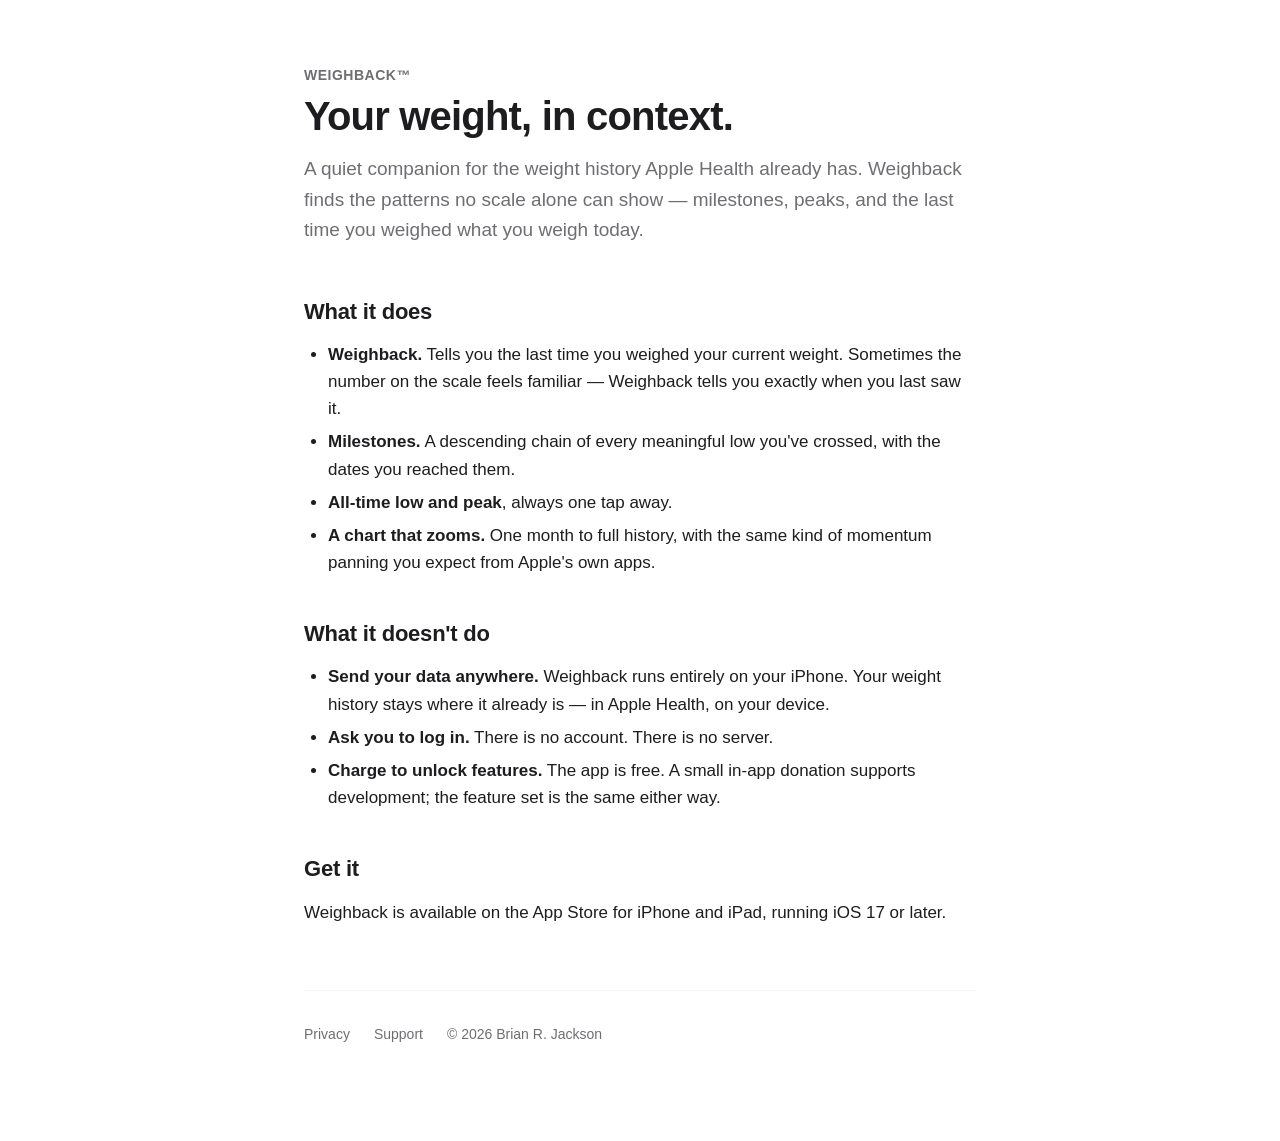
==== index.html @ e4a1cb47 "Initial site: landing, privacy policy, support page Three static pages served at weighback.app (CNAM" ====
<!doctype html>
<html lang="en">
<head>
  <meta charset="utf-8">
  <meta name="viewport" content="width=device-width, initial-scale=1">
  <title>Weighback — Your weight, in context.</title>
  <meta name="description" content="Weighback reads your weight history from Apple Health and surfaces the moments that matter — milestones, peaks, and the last time you weighed what you weigh today.">
  <link rel="stylesheet" href="style.css">
</head>
<body>
  <main>
    <header>
      <div class="brand">Weighback&trade;</div>
      <h1>Your weight, in context.</h1>
      <p class="lead">A quiet companion for the weight history Apple Health already has. Weighback finds the patterns no scale alone can show — milestones, peaks, and the last time you weighed what you weigh today.</p>
    </header>

    <h2>What it does</h2>
    <ul>
      <li><strong>Weighback.</strong> Tells you the last time you weighed your current weight. Sometimes the number on the scale feels familiar — Weighback tells you exactly when you last saw it.</li>
      <li><strong>Milestones.</strong> A descending chain of every meaningful low you've crossed, with the dates you reached them.</li>
      <li><strong>All-time low and peak</strong>, always one tap away.</li>
      <li><strong>A chart that zooms.</strong> One month to full history, with the same kind of momentum panning you expect from Apple's own apps.</li>
    </ul>

    <h2>What it doesn't do</h2>
    <ul>
      <li><strong>Send your data anywhere.</strong> Weighback runs entirely on your iPhone. Your weight history stays where it already is — in Apple Health, on your device.</li>
      <li><strong>Ask you to log in.</strong> There is no account. There is no server.</li>
      <li><strong>Charge to unlock features.</strong> The app is free. A small in-app donation supports development; the feature set is the same either way.</li>
    </ul>

    <h2>Get it</h2>
    <p>Weighback is available on the App Store for iPhone and iPad, running iOS 17 or later.</p>

    <nav class="footer">
      <a href="privacy.html">Privacy</a>
      <a href="support.html">Support</a>
      <span>&copy; 2026 Brian R. Jackson</span>
    </nav>
  </main>
</body>
</html>
---- style.css ----
:root {
  --text: #1d1d1f;
  --text-secondary: #6e6e73;
  --bg: #ffffff;
  --bg-secondary: #f5f5f7;
  --blue: #007aff;
  --purple: #af52de;
  --red: #ff3b30;
  --max-width: 720px;
}

@media (prefers-color-scheme: dark) {
  :root {
    --text: #f5f5f7;
    --text-secondary: #98989d;
    --bg: #000000;
    --bg-secondary: #1c1c1e;
  }
}

* { box-sizing: border-box; }

html, body {
  margin: 0;
  padding: 0;
  font-family: -apple-system, BlinkMacSystemFont, "SF Pro Text", "Helvetica Neue", Helvetica, Arial, sans-serif;
  font-size: 17px;
  line-height: 1.6;
  color: var(--text);
  background: var(--bg);
  -webkit-font-smoothing: antialiased;
}

main {
  max-width: var(--max-width);
  margin: 0 auto;
  padding: 64px 24px 96px;
}

header {
  margin-bottom: 48px;
}

header .brand {
  font-size: 14px;
  font-weight: 600;
  letter-spacing: 0.5px;
  text-transform: uppercase;
  color: var(--text-secondary);
}

h1 {
  font-family: -apple-system, BlinkMacSystemFont, "SF Pro Rounded", "SF Pro Text", sans-serif;
  font-size: 40px;
  font-weight: 700;
  letter-spacing: -0.02em;
  line-height: 1.1;
  margin: 8px 0 16px;
}

h2 {
  font-size: 22px;
  font-weight: 600;
  letter-spacing: -0.01em;
  margin-top: 40px;
  margin-bottom: 12px;
}

p { margin: 12px 0; }

p.lead {
  font-size: 19px;
  color: var(--text-secondary);
  margin-bottom: 32px;
}

a { color: var(--blue); text-decoration: none; }
a:hover { text-decoration: underline; }

ul, ol { padding-left: 24px; margin: 12px 0; }
li { margin: 6px 0; }

code, pre {
  font-family: ui-monospace, "SF Mono", Menlo, Monaco, monospace;
  font-size: 0.92em;
  background: var(--bg-secondary);
  padding: 1px 6px;
  border-radius: 4px;
}

nav.footer {
  margin-top: 64px;
  padding-top: 32px;
  border-top: 1px solid var(--bg-secondary);
  font-size: 14px;
  color: var(--text-secondary);
  display: flex;
  gap: 24px;
  flex-wrap: wrap;
}

nav.footer a { color: var(--text-secondary); }

.heart { color: var(--red); }
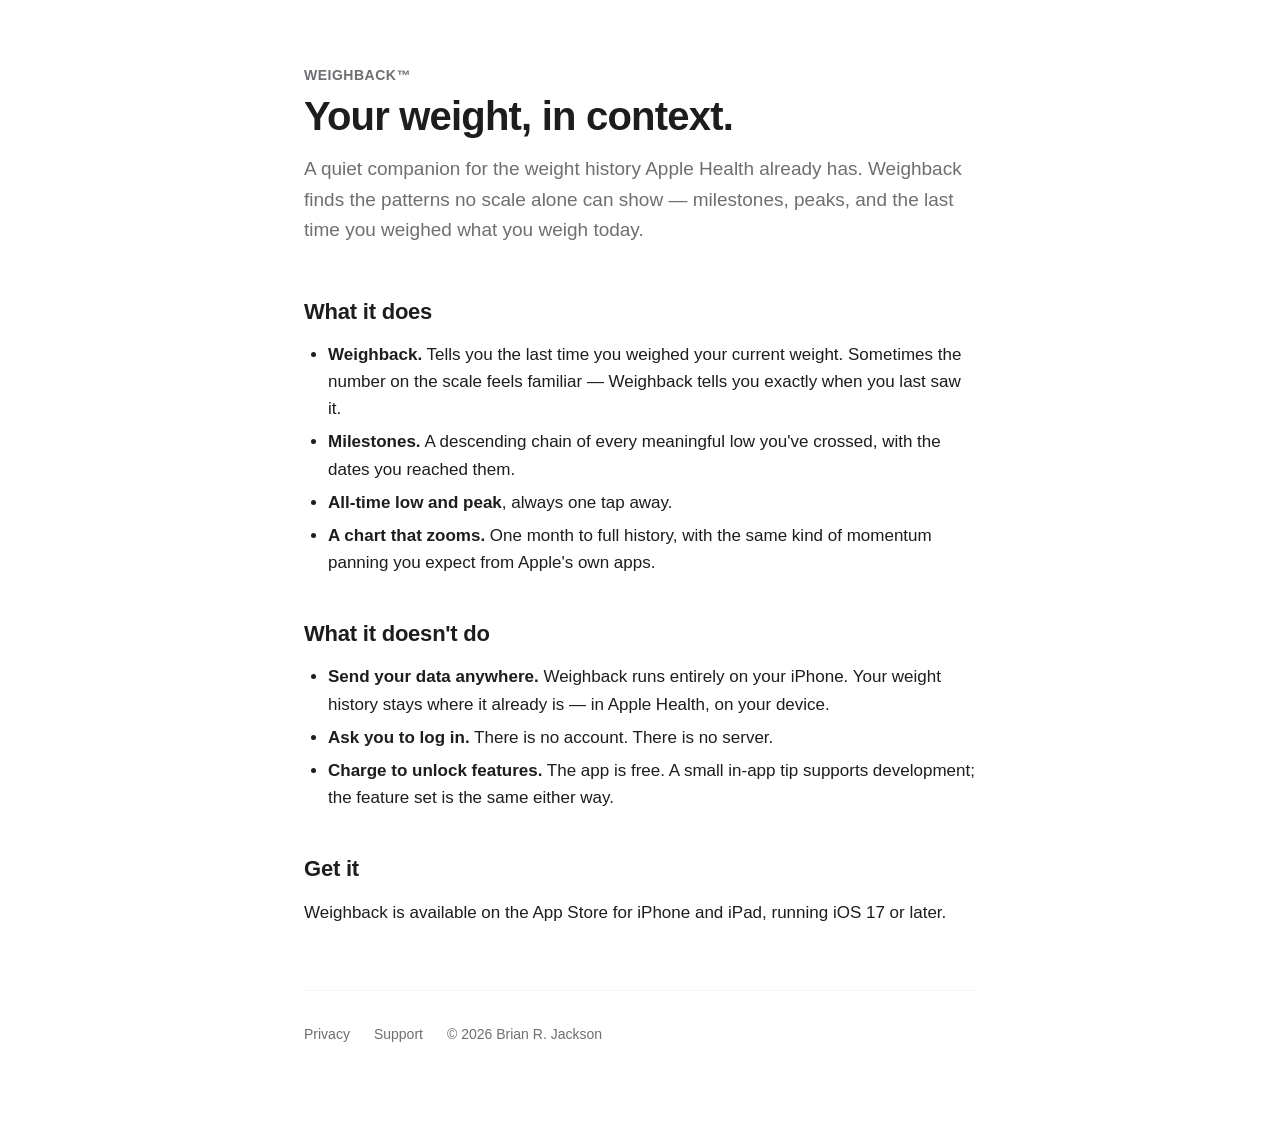
==== commit c6a03259: "content: rename "donation"/"donate" to "tip" Apple App Store Review Guideline 3.2.1(vi) reserves "do" ====
--- a/index.html
+++ b/index.html
@@ -27,7 +27,7 @@
     <ul>
       <li><strong>Send your data anywhere.</strong> Weighback runs entirely on your iPhone. Your weight history stays where it already is — in Apple Health, on your device.</li>
       <li><strong>Ask you to log in.</strong> There is no account. There is no server.</li>
-      <li><strong>Charge to unlock features.</strong> The app is free. A small in-app donation supports development; the feature set is the same either way.</li>
+      <li><strong>Charge to unlock features.</strong> The app is free. A small in-app tip supports development; the feature set is the same either way.</li>
     </ul>
 
     <h2>Get it</h2>
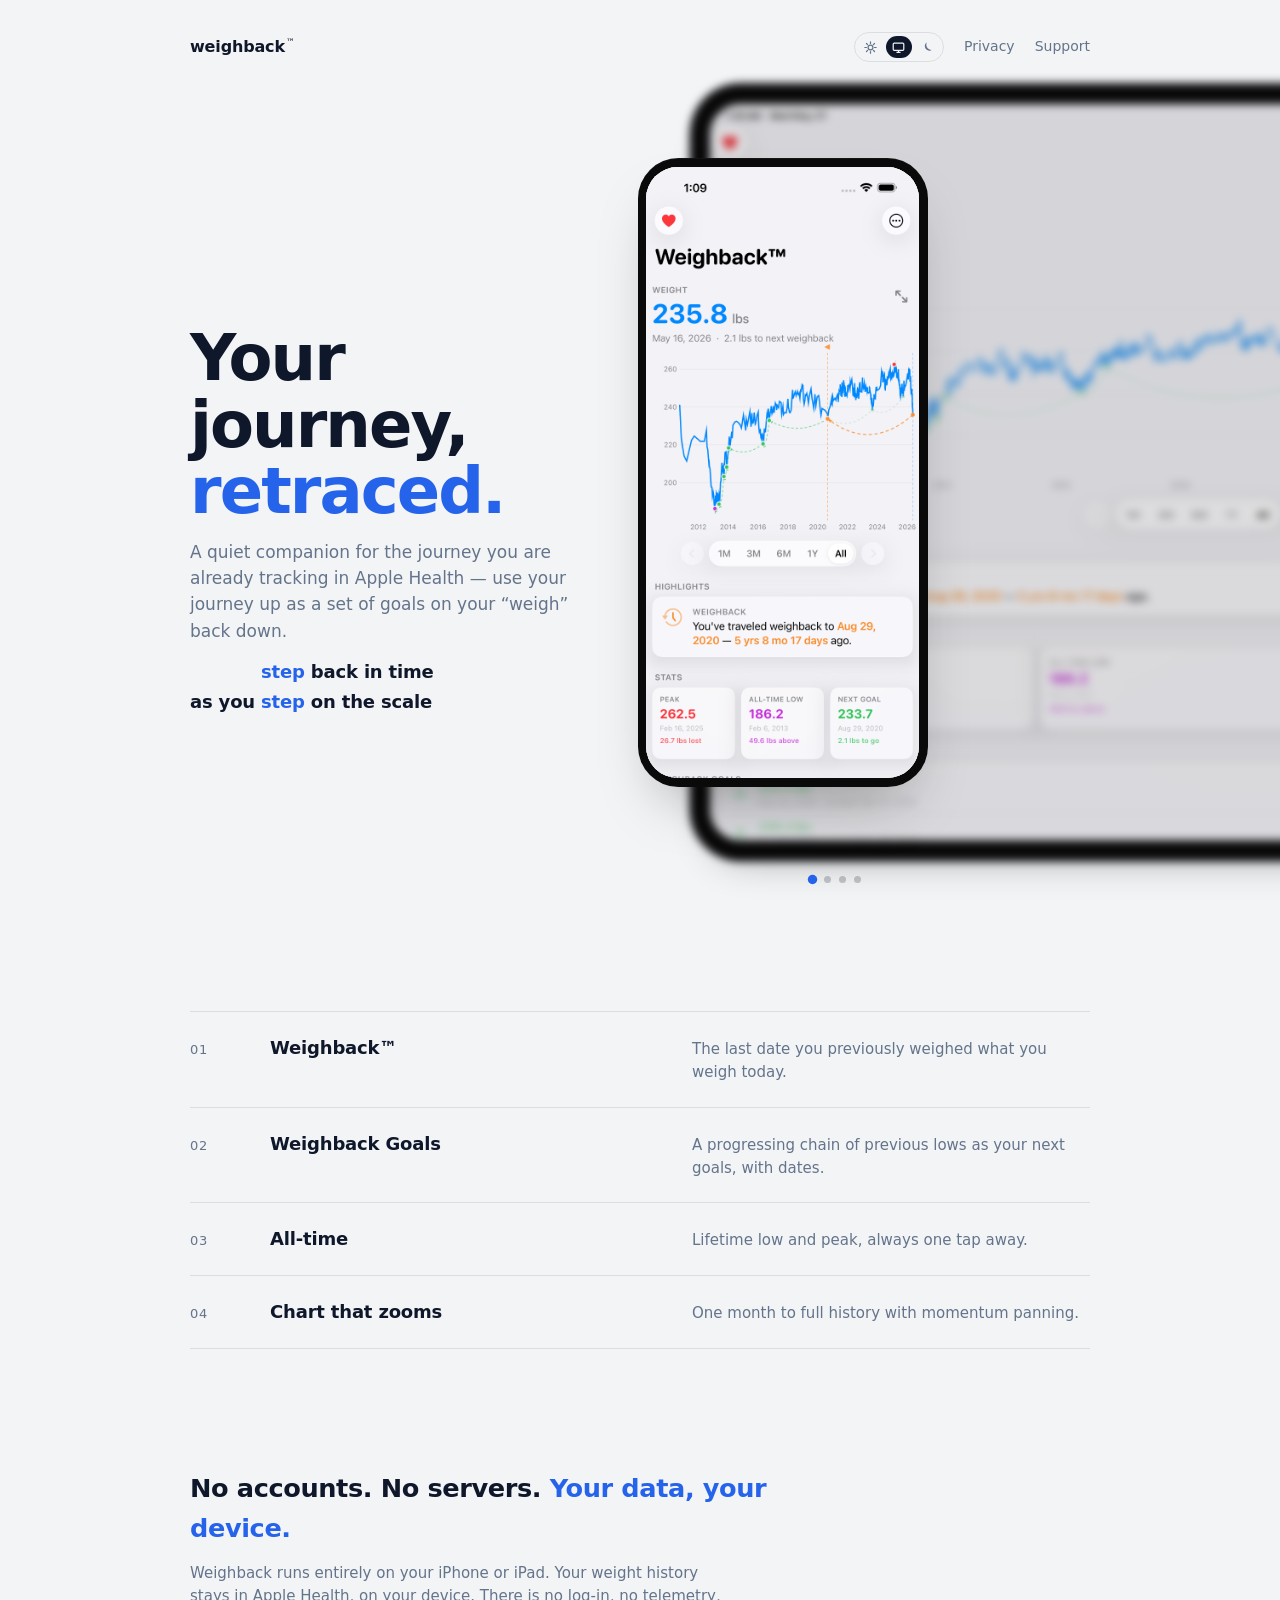
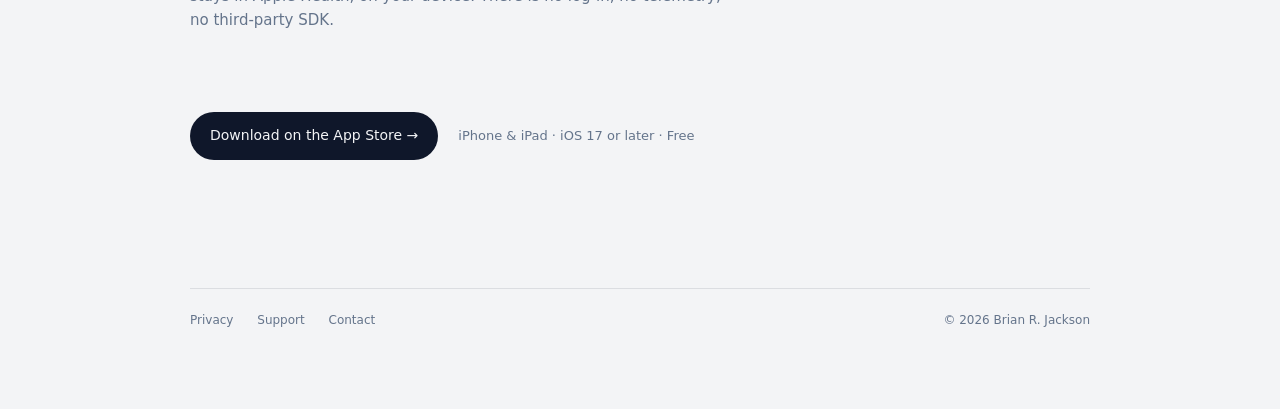
==== commit 62a70d82: "feat: redesign with iPhone/iPad device showcase + screen recordings - iPhone (portrait) in front, iP" ====
--- a/index.html
+++ b/index.html
@@ -1,43 +1,518 @@
 <!doctype html>
 <html lang="en">
 <head>
-  <meta charset="utf-8">
-  <meta name="viewport" content="width=device-width, initial-scale=1">
-  <title>Weighback — Your weight, in context.</title>
-  <meta name="description" content="Weighback reads your weight history from Apple Health and surfaces the moments that matter — milestones, peaks, and the last time you weighed what you weigh today.">
-  <link rel="stylesheet" href="style.css">
+<meta charset="utf-8">
+<meta name="viewport" content="width=device-width, initial-scale=1">
+<title>Weighback — Your journey, retraced.</title>
+<style>
+  :root {
+    color-scheme: light dark;
+    --sans: -apple-system, BlinkMacSystemFont, "SF Pro Display", "SF Pro Text", "Inter", system-ui, sans-serif;
+    --paper: #f3f4f6;
+    --ink:   #0f172a;
+    --ink-2: #64748b;
+    --line:  rgba(15,23,42,0.10);
+    --accent:#2563eb;
+    --device:#0a0a0b;
+  }
+  body[data-mode="dark"] {
+    --paper: #0b1220;
+    --ink:   #e2e8f0;
+    --ink-2: #8896ab;
+    --line:  rgba(255,255,255,0.10);
+    --accent:#60a5fa;
+    --device:#000000;
+  }
+  @media (prefers-color-scheme: dark) {
+    body[data-mode="system"] {
+      --paper: #0b1220;
+      --ink:   #e2e8f0;
+      --ink-2: #8896ab;
+      --line:  rgba(255,255,255,0.10);
+      --accent:#60a5fa;
+      --device:#000000;
+    }
+  }
+
+  * { box-sizing: border-box; }
+  html, body {
+    margin:0; padding:0;
+    background: var(--paper);
+    color: var(--ink);
+    font-family: var(--sans);
+    font-size: 16px; line-height: 1.55;
+    -webkit-font-smoothing: antialiased;
+    transition: background .35s, color .35s;
+    overflow-x: hidden;
+  }
+
+  .wrap { max-width: 980px; margin: 0 auto; padding: 32px clamp(20px, 4vw, 40px) 80px; overflow: visible; }
+
+  nav.top { display:flex; align-items:center; justify-content:space-between; flex-wrap:wrap; gap: 12px; }
+  .word { font-weight: 600; letter-spacing: -0.01em; font-size: 16px; }
+  .word sup { font-size: 9px; vertical-align: super; opacity: 0.7; margin-left: 1px; }
+  .top-right { display:flex; align-items:center; gap: 20px; }
+  .top-right a { color: var(--ink-2); text-decoration:none; font-size: 14px; }
+  .top-right a:hover { color: var(--accent); }
+  .mode-switch {
+    display: inline-flex; align-items: center; gap: 2px;
+    padding: 3px;
+    border: 1px solid var(--line); border-radius: 999px;
+  }
+  .mode-switch button {
+    appearance: none; border: 0; padding: 0; cursor: pointer;
+    background: transparent;
+    width: 26px; height: 22px;
+    display: inline-flex; align-items: center; justify-content: center;
+    color: var(--ink-2);
+    border-radius: 999px;
+    transition: background .2s, color .2s;
+  }
+  .mode-switch button:hover { color: var(--ink); }
+  .mode-switch button[aria-pressed="true"] {
+    background: var(--ink); color: var(--paper);
+  }
+  .mode-switch svg { width: 13px; height: 13px; }
+
+  .hero {
+    margin-top: clamp(56px, 9vw, 96px);
+    display: grid;
+    grid-template-columns: 1fr;
+    gap: clamp(48px, 7vw, 80px);
+    align-items: center;
+    justify-items: center;
+  }
+  .hero-text { width: 100%; transition: transform .65s cubic-bezier(.22,.7,.2,1), opacity .35s ease; }
+  .device-area { transition: transform .65s cubic-bezier(.22,.7,.2,1); }
+
+  /* When iPad is brought front: text slides off left, devices shift left
+     so the iPad lands centered in the viewport. */
+  .hero.is-ipad-front .hero-text {
+    transform: translateX(-120%);
+    opacity: 0;
+    pointer-events: none;
+  }
+  .hero.is-ipad-front .device-area {
+    transform: translateX(-38vw);
+  }
+  .hero h1 {
+    font-weight: 600;
+    font-size: clamp(36px, 5.2vw, 64px);
+    letter-spacing: -0.03em;
+    line-height: 1.04;
+    margin: 0;
+    max-width: 14ch;
+  }
+  .hero h1 .accent { color: var(--accent); }
+  .hero .sub { color: var(--ink-2); font-size: 17px; max-width: 44ch; margin: 14px 0 0; }
+  .hero .sub.tag {
+    margin-top: 14px;
+    color: var(--ink);
+    font-weight: 600;
+    letter-spacing: -0.01em;
+    font-size: 18px;
+  }
+  .hero .tagline {
+    display: grid;
+    grid-template-columns: auto auto auto;
+    column-gap: 0; row-gap: 0.12em;
+    width: max-content;
+  }
+  .hero .tagline .ac { color: var(--accent); }
+
+  /* ---------- Device stage (iPad landscape behind iPhone portrait) ---------- */
+  .device-area { display: flex; flex-direction: column; align-items: flex-start; }
+  .device-stage {
+    position: relative;
+    width: clamp(220px, 24vw, 290px);
+    aspect-ratio: 1290 / 2796;
+    overflow: visible;
+  }
+  .device {
+    position: absolute;
+    background: var(--device);
+    cursor: pointer;
+    transition: filter .35s, box-shadow .35s, z-index 0s linear .25s, transform .55s cubic-bezier(.22,.7,.2,1);
+  }
+  /* iPhone — outer corner is a true circle: 14% × stage_W = 6.46% × stage_H
+     (stage_H/stage_W = 2796/1290 = 2.167). Padding uniform so bezel is even. */
+  .device.iphone {
+    top: 0;
+    left: -18%;
+    width: 100%;
+    height: 100%;
+    border-radius: 14% / 6.46%;
+    padding: 3%;
+  }
+  /* iPad to-scale landscape. iPad-width/iPad-height = 3.502/2.681 = 1.306.
+     Outer corner is a circle in pixel space: x% = 5.0, y% = 5.0 × 1.306 = 6.53.
+     Tighter than the display radius — matches the iPad's exterior chamfer.
+     Padding 7% of stage_W = 2% of iPad's own width — matches the real
+     iPad Pro 13" M5 bezel (~5.75mm of 281.5mm width).
+     Outline = thin aluminum case edge visible face-on. */
+  .device.ipad {
+    width: 350.2%;
+    height: 123.7%;
+    left: 0;
+    top: 50%;
+    transform: translateY(-50%);
+    border-radius: 5% / 6.53%;
+    padding: 7%;
+    outline: 1.5px solid #a8acaf;
+    outline-offset: 0;
+  }
+  .device .screen {
+    position: relative; width:100%; height:100%; overflow:hidden;
+    background: var(--paper);
+    transition: background .35s;
+  }
+  /* Screen radii: same absolute pixel radius as the device, minus the
+     bezel thickness. Both corners stay perfectly concentric circles, so
+     the bezel thickness is constant all the way around.
+     iPhone: R = 0.14W - 0.03W = 0.11W. screen_W = 0.94W, screen_H = 2.107W.
+       x = 0.11 / 0.94  = 11.70%   y = 0.11 / 2.107 = 5.22%
+     iPad (5% outer, 7% stage padding = 2% of iPad width):
+       R_outer = 0.05 × 3.502 = 0.175W'.  R_inner = 0.175 - 0.07 = 0.105W'.
+       screen_W = 3.362W', screen_H = 2.541W'
+       x = 0.105 / 3.362 = 3.12%   y = 0.105 / 2.541 = 4.13% */
+  .device.iphone .screen { border-radius: 11.7% / 5.22%; }
+  .device.ipad   .screen { border-radius: 3.12% / 4.13%; }
+
+  /* Media layers:
+     .poster   = always-visible static base (first screenshot)
+     .m-video  = autoplay loop, FRONT device only, hidden if fallback / not ready
+     .m-img    = fallback carousel, FRONT device only, hidden in normal video mode */
+  .poster, .m-video, .m-img {
+    position: absolute; inset: 0; width: 100%; height: 100%;
+    object-fit: cover;
+  }
+  .poster  { z-index: 1; }
+  .m-video { z-index: 2; background: transparent; }
+  .m-img   { z-index: 3; opacity: 0; transition: opacity 1s ease; }
+  .m-img.on { opacity: 1; }
+
+  /* Back device shows ONLY the poster — no video, no carousel cycling. */
+  .device.back .m-video { display: none; }
+  .device.back .m-img   { display: none; }
+
+  /* Fallback mode (reduced motion / slow conn): hide all videos; carousel cycles on front. */
+  body.use-fallback .m-video { display: none; }
+  body.use-fallback .device.back .m-img { display: none; }
+
+  /* Normal mode (video plays): hide carousel imgs everywhere — poster + video do the work. */
+  body.media-ready:not(.use-fallback) .m-img { display: none; }
+
+  /* Pre-probe state (haven't decided fallback vs video yet): show poster only. */
+  body:not(.media-ready) .m-video { display: none; }
+  body:not(.media-ready) .m-img   { display: none; }
+
+  .device.front {
+    z-index: 2;
+    box-shadow: 0 30px 60px -25px rgba(0,0,0,0.35), 0 1px 0 rgba(255,255,255,0.04) inset;
+    transition-delay: 0s;
+    filter: none;
+  }
+  /* Depth-of-field on the rear device — blur + slight dim. */
+  .device.back {
+    z-index: 1;
+    filter: brightness(0.88) saturate(0.92) blur(4px);
+    box-shadow: 0 20px 40px -28px rgba(0,0,0,0.45);
+  }
+  .device.back:hover { filter: brightness(0.96) saturate(0.98) blur(2px); }
+  body[data-mode="dark"] .device.front { box-shadow: 0 30px 60px -25px rgba(0,0,0,0.7), 0 0 0 1px rgba(255,255,255,0.06) inset; }
+  body[data-mode="dark"] .device.back  { box-shadow: 0 20px 40px -28px rgba(0,0,0,0.8); }
+
+  /* Dots — shown only in fallback mode (video makes them redundant) */
+  .dots {
+    margin-top: clamp(78px, 7vw, 100px);
+    display:flex; gap:8px;
+    width: 100%;
+    justify-content: center;
+    position: relative;
+    z-index: 5;
+  }
+  body:not(.use-fallback).media-ready .dots { display: none; }
+  .dots button {
+    appearance:none; border:0; padding:0;
+    width:7px; height:7px; border-radius:50%;
+    background: color-mix(in srgb, var(--ink) 22%, transparent);
+    cursor:pointer; transition: background .25s, transform .25s;
+  }
+  .dots button.on { background: var(--accent); transform: scale(1.35); }
+  .dots button:focus-visible { outline: 2px solid var(--accent); outline-offset: 3px; }
+
+  .index { margin-top: clamp(80px, 12vw, 128px); border-top: 1px solid var(--line); }
+  .index .row {
+    display: grid; grid-template-columns: 56px 1fr 1fr; gap: 24px;
+    align-items: baseline; padding: 22px 0;
+    border-bottom: 1px solid var(--line);
+  }
+  .index .num { font-variant-numeric: tabular-nums; color: var(--ink-2); font-size: 13px; letter-spacing: 0.06em; }
+  .index .name { font-weight: 600; font-size: 18px; letter-spacing: -0.01em; }
+  .index .desc { color: var(--ink-2); font-size: 15px; }
+
+  .doesnt { margin-top: clamp(80px, 12vw, 120px); max-width: 640px; }
+  .doesnt h2 { font-weight: 600; font-size: clamp(20px, 2vw, 26px); letter-spacing: -0.015em; margin: 0 0 14px; }
+  .doesnt h2 .accent { color: var(--accent); }
+  .doesnt p { color: var(--ink-2); margin: 0; font-size: 15px; max-width: 56ch; }
+
+  .cta { margin-top: clamp(56px, 8vw, 80px); display:flex; align-items:center; gap: 20px; flex-wrap: wrap; }
+  .cta a {
+    display:inline-flex; align-items:center; gap:8px;
+    padding: 13px 20px; border-radius: 999px;
+    background: var(--ink); color: var(--paper);
+    text-decoration:none; font-weight:500; font-size: 14px;
+    transition: background .25s, color .25s;
+  }
+  .cta a:hover { background: var(--accent); color: #fff; }
+  .cta small { color: var(--ink-2); font-size: 13px; }
+
+  footer.bot {
+    margin-top: clamp(96px, 12vw, 128px);
+    padding-top: 22px;
+    border-top: 1px solid var(--line);
+    display:flex; justify-content:space-between; align-items:center; flex-wrap:wrap; gap: 12px;
+    color: var(--ink-2); font-size: 12px;
+  }
+  footer.bot a { color: var(--ink-2); text-decoration:none; margin-right: 20px; }
+  footer.bot a:hover { color: var(--accent); }
+
+  @media (min-width: 720px) {
+    .hero { grid-template-columns: 1.05fr 1fr; justify-items: start; }
+  }
+</style>
 </head>
-<body>
-  <main>
-    <header>
-      <div class="brand">Weighback&trade;</div>
-      <h1>Your weight, in context.</h1>
-      <p class="lead">A quiet companion for the weight history Apple Health already has. Weighback finds the patterns no scale alone can show — milestones, peaks, and the last time you weighed what you weigh today.</p>
-    </header>
-
-    <h2>What it does</h2>
-    <ul>
-      <li><strong>Weighback.</strong> Tells you the last time you weighed your current weight. Sometimes the number on the scale feels familiar — Weighback tells you exactly when you last saw it.</li>
-      <li><strong>Milestones.</strong> A descending chain of every meaningful low you've crossed, with the dates you reached them.</li>
-      <li><strong>All-time low and peak</strong>, always one tap away.</li>
-      <li><strong>A chart that zooms.</strong> One month to full history, with the same kind of momentum panning you expect from Apple's own apps.</li>
-    </ul>
-
-    <h2>What it doesn't do</h2>
-    <ul>
-      <li><strong>Send your data anywhere.</strong> Weighback runs entirely on your iPhone. Your weight history stays where it already is — in Apple Health, on your device.</li>
-      <li><strong>Ask you to log in.</strong> There is no account. There is no server.</li>
-      <li><strong>Charge to unlock features.</strong> The app is free. A small in-app tip supports development; the feature set is the same either way.</li>
-    </ul>
-
-    <h2>Get it</h2>
-    <p>Weighback is available on the App Store for iPhone and iPad, running iOS 17 or later.</p>
-
-    <nav class="footer">
-      <a href="privacy.html">Privacy</a>
-      <a href="support.html">Support</a>
-      <span>&copy; 2026 Brian R. Jackson</span>
+<body data-mode="light">
+  <div class="wrap">
+
+    <nav class="top">
+      <div class="word">weighback<sup>™</sup></div>
+      <div class="top-right">
+        <div class="mode-switch" role="radiogroup" aria-label="Color theme">
+          <button type="button" data-mode="light" aria-label="Light" title="Light">
+            <svg viewBox="0 0 16 16" fill="none" stroke="currentColor" stroke-width="1.5" stroke-linecap="round" aria-hidden="true"><circle cx="8" cy="8" r="3"/><path d="M8 1v2M8 13v2M1 8h2M13 8h2M3.05 3.05l1.4 1.4M11.55 11.55l1.4 1.4M3.05 12.95l1.4-1.4M11.55 4.45l1.4-1.4"/></svg>
+          </button>
+          <button type="button" data-mode="system" aria-label="System" title="System">
+            <svg viewBox="0 0 16 16" fill="none" stroke="currentColor" stroke-width="1.5" stroke-linejoin="round" aria-hidden="true"><rect x="1.5" y="2.5" width="13" height="9" rx="1.2"/><path d="M5.5 14h5M8 11.5v2.5"/></svg>
+          </button>
+          <button type="button" data-mode="dark" aria-label="Dark" title="Dark">
+            <svg viewBox="0 0 16 16" fill="currentColor" aria-hidden="true"><path d="M8.5 1.5A6.5 6.5 0 0 0 14.5 11 5.5 5.5 0 0 1 8.5 1.5z"/></svg>
+          </button>
+        </div>
+        <a href="#">Privacy</a>
+        <a href="#">Support</a>
+      </div>
     </nav>
-  </main>
+
+    <section class="hero">
+      <div class="hero-text">
+        <h1>Your journey, <span class="accent">retraced.</span></h1>
+        <p class="sub">A quiet companion for the journey you are already tracking in Apple Health — use your journey up as a set of goals on your &ldquo;weigh&rdquo; back down.</p>
+        <div class="sub tag tagline">
+          <span></span><span class="ac">step&nbsp;</span><span>back in time</span>
+          <span>as you&nbsp;</span><span class="ac">step&nbsp;</span><span>on the scale</span>
+        </div>
+      </div>
+
+      <div class="device-area">
+        <div class="device-stage">
+          <div class="device ipad back" data-dev="ipad" data-orient="landscape">
+            <div class="screen">
+              <img class="poster" data-img="01-main-all.png" alt="">
+              <video class="m-video" muted loop playsinline preload="none" aria-hidden="true"></video>
+              <img class="m-img on" data-img="01-main-all.png" alt="">
+              <img class="m-img" data-img="02-main-1Y.png" alt="">
+              <img class="m-img" data-img="03-fullscreen.png" alt="">
+              <img class="m-img" data-img="05-goals.png" alt="">
+            </div>
+          </div>
+          <div class="device iphone front" data-dev="iphone" data-orient="portrait">
+            <div class="screen">
+              <img class="poster" data-img="01-main-all.png" alt="">
+              <video class="m-video" autoplay muted loop playsinline preload="metadata" aria-hidden="true"></video>
+              <img class="m-img on" data-img="01-main-all.png" alt="">
+              <img class="m-img" data-img="02-main-1Y.png" alt="">
+              <img class="m-img" data-img="03-fullscreen.png" alt="">
+              <img class="m-img" data-img="05-goals.png" alt="">
+            </div>
+          </div>
+        </div>
+        <div class="dots" role="tablist" aria-label="Screenshots">
+          <button class="on" data-i="0" aria-label="Main view"></button>
+          <button data-i="1" aria-label="One-year zoom"></button>
+          <button data-i="2" aria-label="Fullscreen chart"></button>
+          <button data-i="3" aria-label="Goals"></button>
+        </div>
+      </div>
+    </section>
+
+    <section class="index">
+      <div class="row"><span class="num">01</span><span class="name">Weighback&trade;</span><span class="desc">The last date you previously weighed what you weigh today.</span></div>
+      <div class="row"><span class="num">02</span><span class="name">Weighback Goals</span><span class="desc">A progressing chain of previous lows as your next goals, with dates.</span></div>
+      <div class="row"><span class="num">03</span><span class="name">All-time</span><span class="desc">Lifetime low and peak, always one tap away.</span></div>
+      <div class="row"><span class="num">04</span><span class="name">Chart that zooms</span><span class="desc">One month to full history with momentum panning.</span></div>
+    </section>
+
+    <section class="doesnt">
+      <h2>No accounts. No servers. <span class="accent">Your data, your device.</span></h2>
+      <p>Weighback runs entirely on your iPhone or iPad. Your weight history stays in Apple Health, on your device. There is no log-in, no telemetry, no third-party SDK.</p>
+    </section>
+
+    <div class="cta">
+      <a href="#">Download on the App Store →</a>
+      <small>iPhone &amp; iPad · iOS 17 or later · Free</small>
+    </div>
+
+    <footer class="bot">
+      <div>
+        <a href="#">Privacy</a>
+        <a href="#">Support</a>
+        <a href="#">Contact</a>
+      </div>
+      <span>© 2026 Brian R. Jackson</span>
+    </footer>
+
+  </div>
+
+  <script>
+    const body = document.body;
+    const switchBtns = document.querySelectorAll('.mode-switch button');
+    function effectiveMode() {
+      const m = body.dataset.mode;
+      if (m === 'light' || m === 'dark') return m;
+      return matchMedia('(prefers-color-scheme: dark)').matches ? 'dark' : 'light';
+    }
+
+    // ---- Fallback detection -------------------------------------------------
+    function shouldUseFallback() {
+      if (matchMedia('(prefers-reduced-motion: reduce)').matches) return true;
+      const c = navigator.connection;
+      if (c) {
+        if (c.saveData) return true;
+        if (['slow-2g', '2g'].includes(c.effectiveType)) return true;
+      }
+      return false;
+    }
+    if (shouldUseFallback()) body.classList.add('use-fallback');
+    if (navigator.connection) {
+      navigator.connection.addEventListener('change', () => {
+        body.classList.toggle('use-fallback', shouldUseFallback());
+        refreshMedia();
+      });
+    }
+
+    // ---- Source resolution --------------------------------------------------
+    function keyFor(dev) {
+      return `${dev.dataset.dev}-${effectiveMode()}-${dev.dataset.orient}`;
+    }
+
+    const ASSET_VERSION = '2026-05-27a';
+    function refreshMedia() {
+      const useFallback = body.classList.contains('use-fallback');
+      const v = `?v=${ASSET_VERSION}`;
+      document.querySelectorAll('.device').forEach(dev => {
+        const key = keyFor(dev);
+        const isFront = dev.classList.contains('front');
+        const posterPath = `screens/${key}/01-main-all.png${v}`;
+        const desiredSrc = `videos/${key}.mp4${v}`;
+        // Static poster — always present, theme-matched
+        const poster = dev.querySelector('.poster');
+        if (poster) poster.src = posterPath;
+        // Carousel imgs — theme-matched (only shown in fallback mode, only on front device)
+        dev.querySelectorAll('.m-img').forEach(img => {
+          img.src = `screens/${key}/${img.dataset.img}${v}`;
+        });
+        // Video — only the FRONT device loads/plays; back device is static.
+        const video = dev.querySelector('.m-video');
+        if (!video) return;
+        video.poster = posterPath;
+        if (isFront && !useFallback) {
+          if (video.dataset.src !== desiredSrc) {
+            video.dataset.src = desiredSrc;
+            video.src = desiredSrc;
+            video.load();
+          }
+          video.play().catch(() => {});
+        } else {
+          video.pause();
+        }
+      });
+    }
+
+    // ---- Probe whether videos exist; if not, force fallback ----------------
+    function probeVideosAndActivate() {
+      // Try the iPhone-light-portrait video — if it 404s, fall back.
+      const probe = document.createElement('video');
+      probe.preload = 'metadata';
+      probe.muted = true;
+      probe.src = 'videos/iphone-light-portrait.mp4';
+      let settled = false;
+      const decide = (hasVideo) => {
+        if (settled) return; settled = true;
+        if (!hasVideo) body.classList.add('use-fallback');
+        body.classList.add('media-ready');
+        refreshMedia();
+      };
+      probe.addEventListener('loadedmetadata', () => decide(true), { once: true });
+      probe.addEventListener('error', () => decide(false), { once: true });
+      setTimeout(() => decide(false), 4000); // hard cap
+    }
+
+    // ---- Carousel (fallback only; cycles FRONT device's .m-img stack) ------
+    const dots = document.querySelectorAll('.dots button');
+    let i = 0, timer;
+    const stop  = () => { if (timer) { clearInterval(timer); timer = null; } };
+    const go = (n) => {
+      const front = document.querySelector('.device.front');
+      if (!front) return;
+      const imgs = front.querySelectorAll('.m-img');
+      imgs.forEach(img => img.classList.remove('on'));
+      dots[i]?.classList.remove('on');
+      i = (n + imgs.length) % imgs.length;
+      imgs[i]?.classList.add('on');
+      dots[i]?.classList.add('on');
+    };
+    const start = () => { stop(); if (body.classList.contains('use-fallback')) timer = setInterval(() => go(i + 1), 4200); };
+    dots.forEach(d => d.addEventListener('click', () => { go(parseInt(d.dataset.i, 10)); start(); }));
+    start();
+
+    // ---- iPad/iPhone swap (click anywhere on a device toggles) -------------
+    const stage = document.querySelector('.device-stage');
+    const hero = document.querySelector('.hero');
+    stage.addEventListener('click', (e) => {
+      const clicked = e.target.closest('.device');
+      if (!clicked) return;
+      stage.querySelectorAll('.device').forEach(d => {
+        d.classList.toggle('front');
+        d.classList.toggle('back');
+      });
+      // Toggle the layout shift — when iPad is the new front, slide text off and center the iPad.
+      const ipadFront = stage.querySelector('.device.ipad')?.classList.contains('front');
+      hero.classList.toggle('is-ipad-front', !!ipadFront);
+      // Front/back changed — new front device may need video src loaded; back pauses.
+      refreshMedia();
+      // Reset carousel index so fallback restarts at frame 0 on the new front.
+      i = 0;
+      dots.forEach((d, idx) => d.classList.toggle('on', idx === 0));
+      document.querySelectorAll('.m-img.on').forEach(img => img.classList.remove('on'));
+      const front = document.querySelector('.device.front');
+      front?.querySelector('.m-img')?.classList.add('on');
+    });
+
+    // ---- Color theme (light / dark / system) -------------------------------
+    const applyMode = (m) => {
+      body.setAttribute('data-mode', m);
+      switchBtns.forEach(b => b.setAttribute('aria-pressed', b.dataset.mode === m ? 'true' : 'false'));
+      try { localStorage.setItem('wb-mode', m); } catch (_) {}
+      refreshMedia();
+    };
+    applyMode(localStorage.getItem('wb-mode') || 'system');
+    switchBtns.forEach(b => b.addEventListener('click', () => applyMode(b.dataset.mode)));
+    matchMedia('(prefers-color-scheme: dark)').addEventListener('change', () => {
+      if (body.dataset.mode === 'system') refreshMedia();
+    });
+
+    probeVideosAndActivate();
+  </script>
 </body>
 </html>
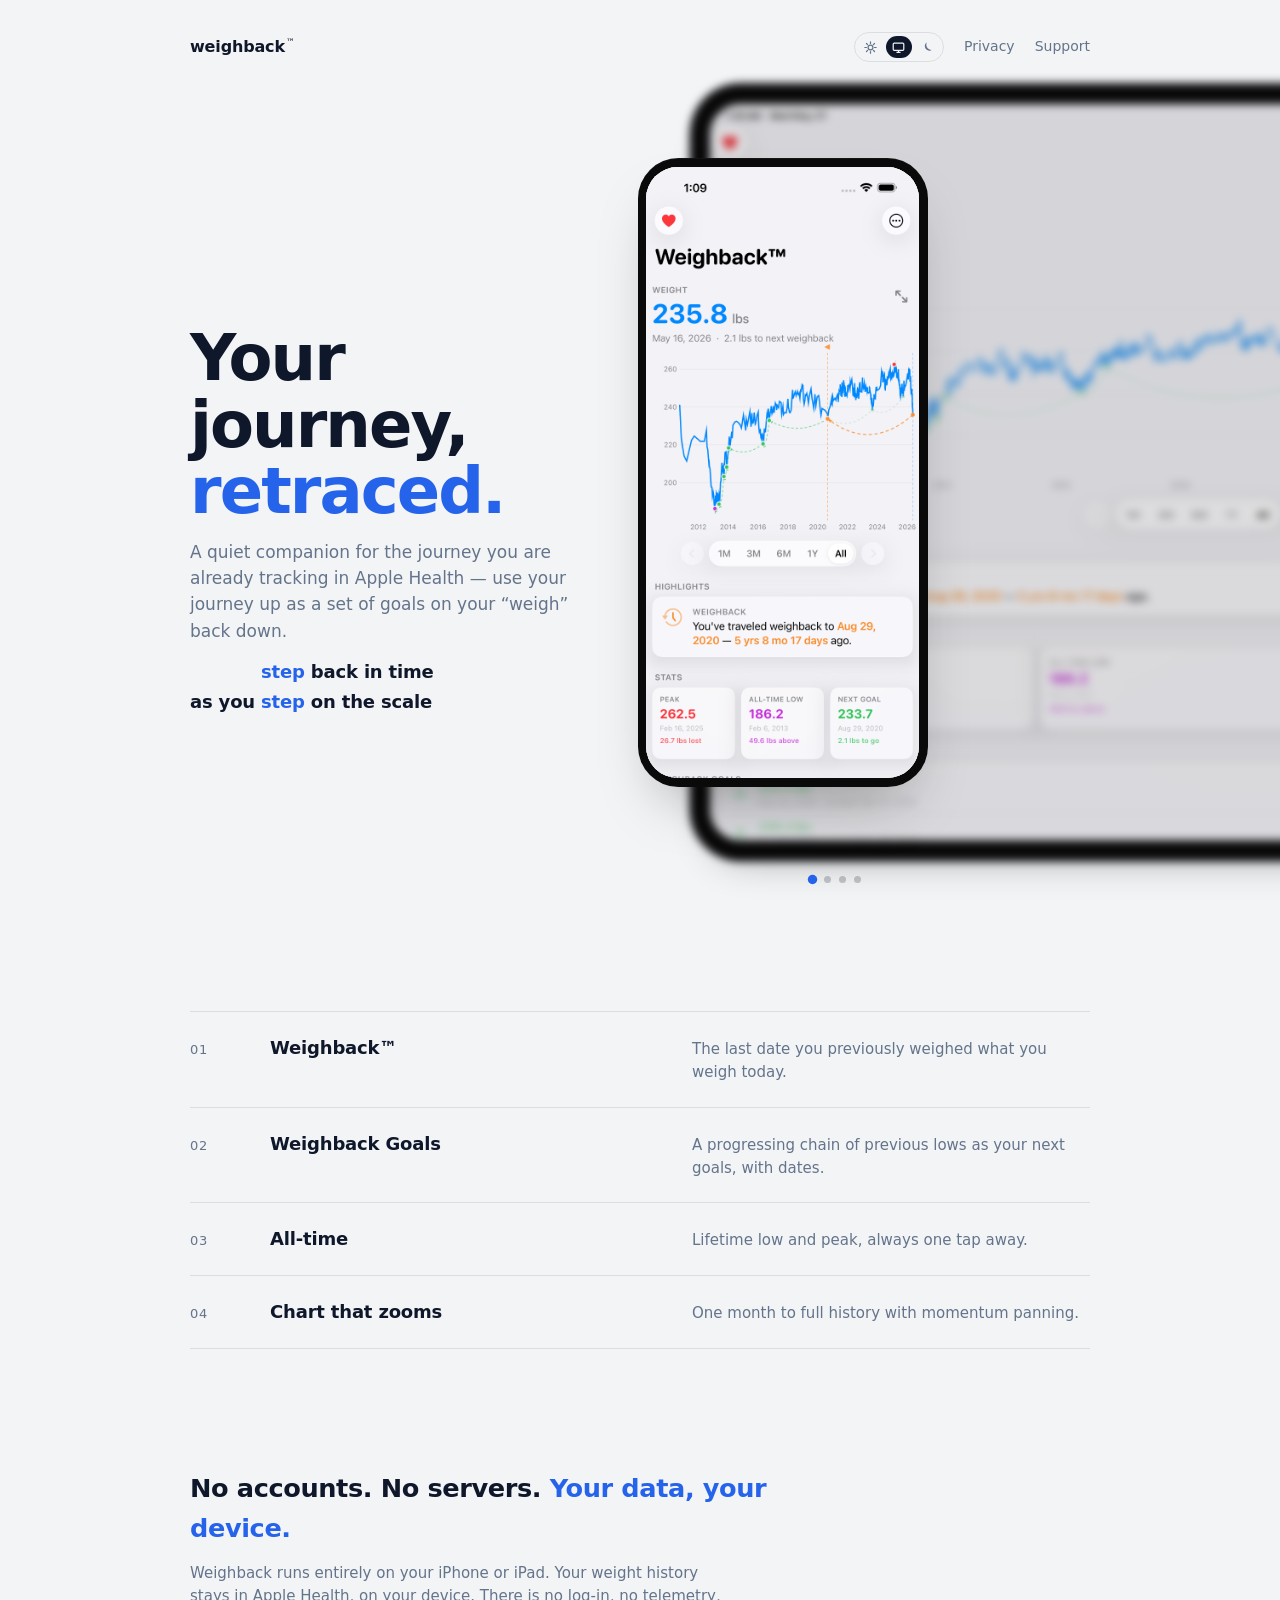
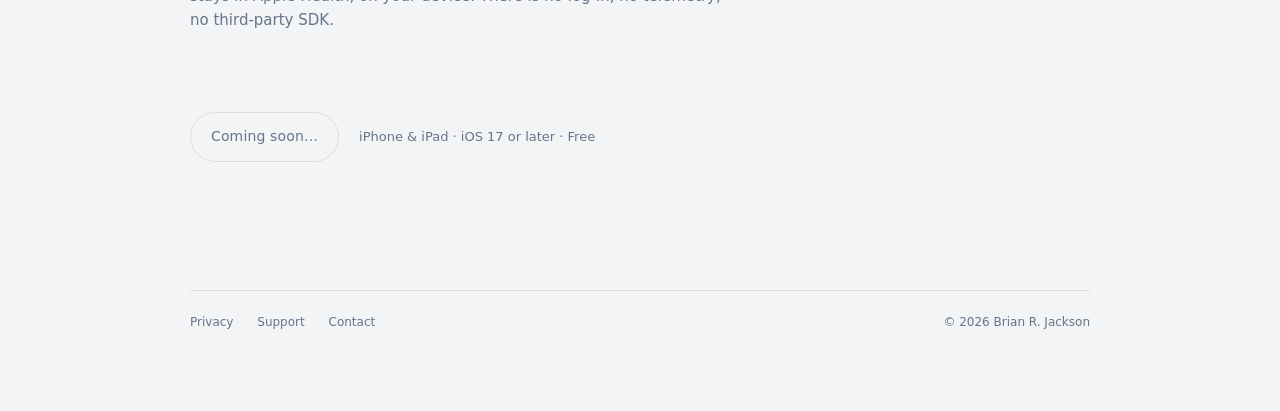
==== commit 121ad8ef: "content: replace App Store button with disabled "Coming soon…" pill App isn't shipped to the App Sto" ====
--- a/index.html
+++ b/index.html
@@ -257,14 +257,17 @@
   .doesnt p { color: var(--ink-2); margin: 0; font-size: 15px; max-width: 56ch; }
 
   .cta { margin-top: clamp(56px, 8vw, 80px); display:flex; align-items:center; gap: 20px; flex-wrap: wrap; }
-  .cta a {
-    display:inline-flex; align-items:center; gap:8px;
+  .cta .btn-disabled {
+    display: inline-flex; align-items: center; gap: 8px;
     padding: 13px 20px; border-radius: 999px;
-    background: var(--ink); color: var(--paper);
-    text-decoration:none; font-weight:500; font-size: 14px;
-    transition: background .25s, color .25s;
-  }
-  .cta a:hover { background: var(--accent); color: #fff; }
+    background: transparent;
+    border: 1px solid var(--line);
+    color: var(--ink-2);
+    font-weight: 500; font-size: 14px;
+    letter-spacing: 0.01em;
+    cursor: not-allowed;
+    user-select: none;
+  }
   .cta small { color: var(--ink-2); font-size: 13px; }
 
   footer.bot {
@@ -279,6 +282,53 @@
 
   @media (min-width: 720px) {
     .hero { grid-template-columns: 1.05fr 1fr; justify-items: start; }
+  }
+
+  /* ---------- Responsive device showcase ----------
+     Phone viewport: hide iPad, center the iPhone.
+     Tablet viewport: hide iPhone, re-anchor stage to iPad-landscape shape.
+     Desktop (≥1200px): show both, iPad bleeds right behind iPhone. */
+  @media (max-width: 1199px) {
+    /* Disable the iPad-front layout shift — only one device shown. */
+    .hero.is-ipad-front .hero-text { transform: none; opacity: 1; pointer-events: auto; }
+    .hero.is-ipad-front .device-area { transform: none; }
+    /* No swap target = no swap affordance. */
+    .device { cursor: default; }
+    .device.back {
+      filter: none;
+      box-shadow: 0 30px 60px -25px rgba(0,0,0,0.35), 0 1px 0 rgba(255,255,255,0.04) inset;
+    }
+  }
+
+  /* Phone — iPhone only, centered */
+  @media (max-width: 767px) {
+    .hero { grid-template-columns: 1fr; }
+    .device-area { align-items: center; width: 100%; }
+    .device.ipad { display: none; }
+    .device-stage {
+      width: clamp(220px, 70vw, 320px);
+      margin: 0 auto;
+    }
+    .device.iphone { left: 0; }
+  }
+
+  /* Tablet — iPad only, scaled to fit, centered */
+  @media (min-width: 768px) and (max-width: 1199px) {
+    .hero { grid-template-columns: 1fr; }
+    .device-area { align-items: center; width: 100%; }
+    .device.iphone { display: none; }
+    .device-stage {
+      width: min(78vw, 820px);
+      aspect-ratio: 1.306;
+      margin: 0 auto;
+    }
+    .device.ipad {
+      width: 100%;
+      height: 100%;
+      left: 0;
+      top: 0;
+      transform: none;
+    }
   }
 </style>
 </head>
@@ -359,7 +409,7 @@
     </section>
 
     <div class="cta">
-      <a href="#">Download on the App Store →</a>
+      <span class="btn-disabled" aria-disabled="true">Coming soon&hellip;</span>
       <small>iPhone &amp; iPad · iOS 17 or later · Free</small>
     </div>
 
